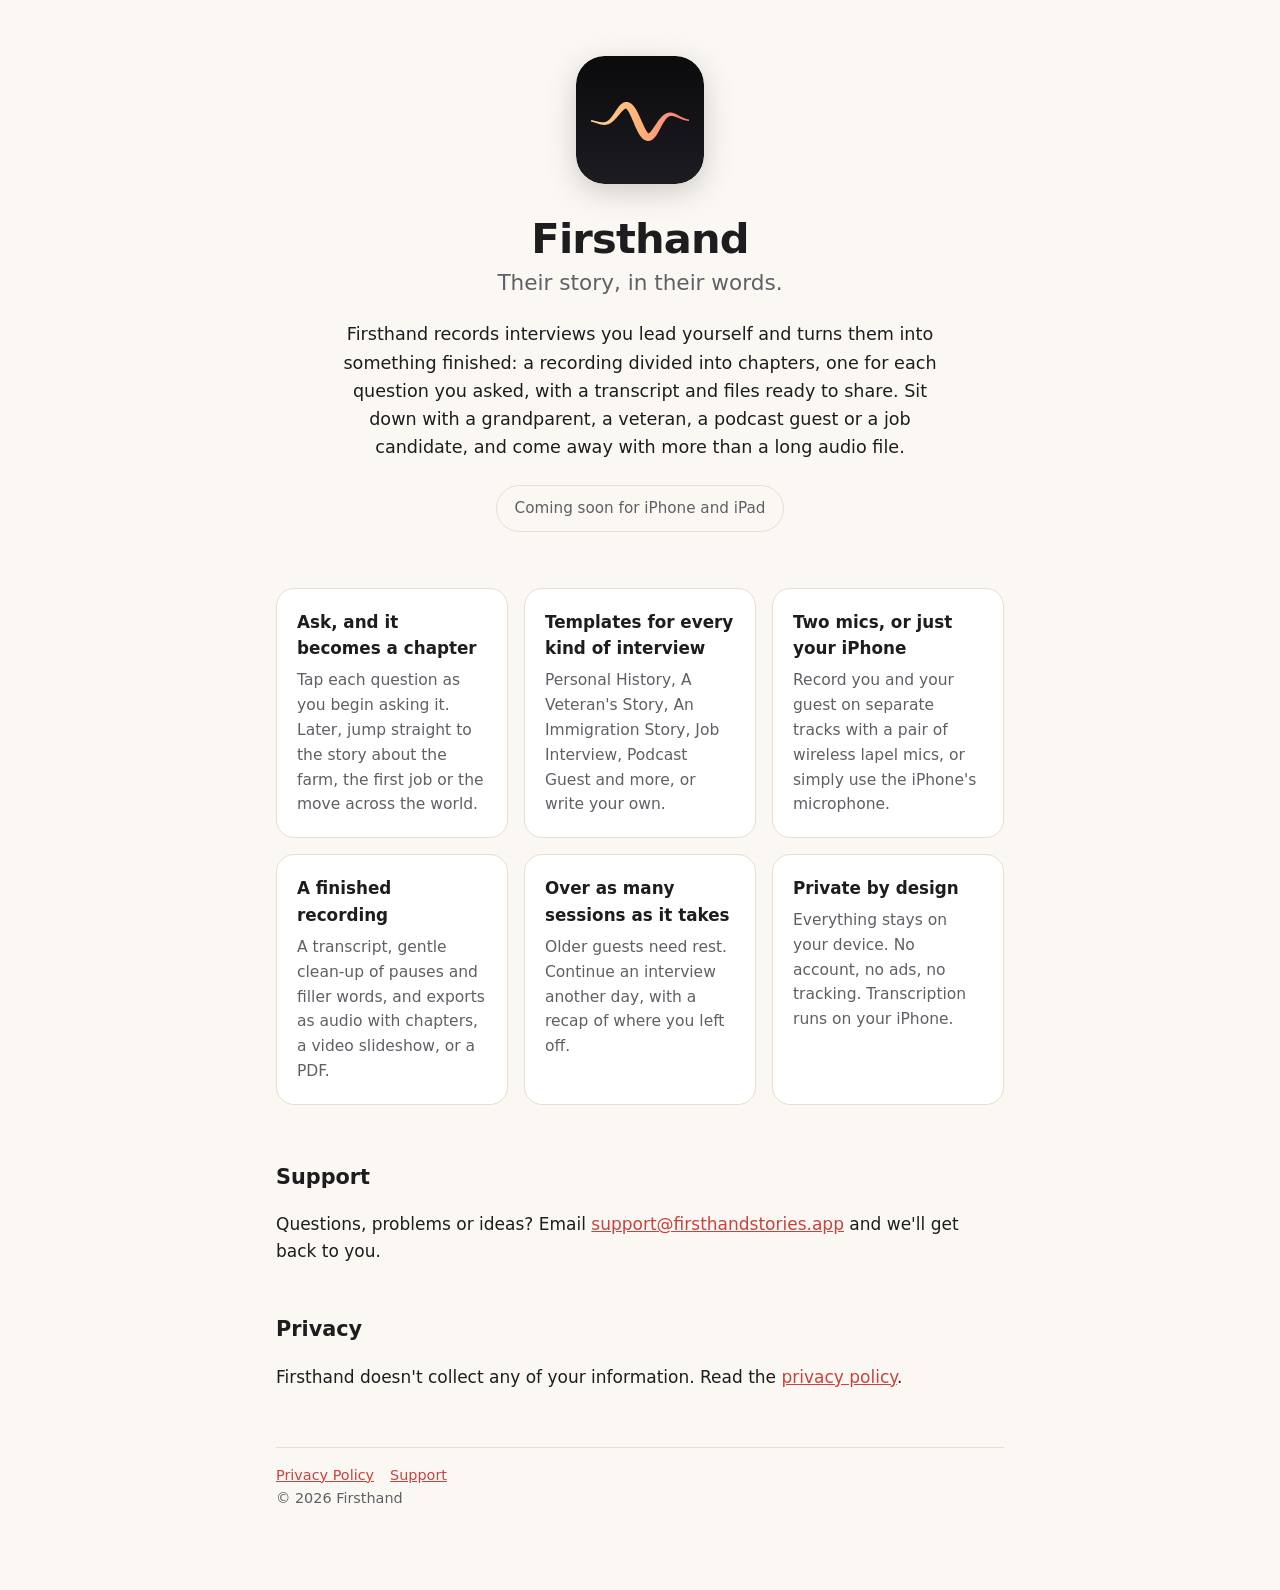
==== index.html @ e29a0a7d "Firsthand website: home page and privacy policy" ====
<!doctype html>
<html lang="en">
<head>
<meta charset="utf-8">
<meta name="viewport" content="width=device-width, initial-scale=1">
<title>Firsthand · Their story, in their words</title>
<meta name="description" content="Firsthand records interviews you lead yourself and turns them into a finished recording: chapters for each question, a transcript, and files ready to share. For iPhone and iPad.">
<link rel="icon" href="/icon.svg" type="image/svg+xml">
<style>
  :root { --bg: #fbf8f3; --fg: #1d1d1f; --muted: #5f5f66; --accent: #c8423f; --line: #e5ded3; --card: #ffffff; }
  @media (prefers-color-scheme: dark) {
    :root { --bg: #0b0b0d; --fg: #f2f2f4; --muted: #a3a3ab; --accent: #ff7462; --line: #2a2a30; --card: #16161a; }
  }
  * { box-sizing: border-box; }
  body { margin: 0; background: var(--bg); color: var(--fg);
         font: 17px/1.6 -apple-system, BlinkMacSystemFont, "Segoe UI", system-ui, sans-serif; }
  main { max-width: 760px; margin: 0 auto; padding: 56px 16px 80px; }
  .hero { text-align: center; }
  .hero img { width: 128px; height: 128px; border-radius: 28px; box-shadow: 0 8px 30px rgba(0,0,0,.18); }
  h1 { font-size: 2.6rem; line-height: 1.1; margin: 24px 0 4px; letter-spacing: -0.02em; }
  .tagline { font-size: 1.35rem; color: var(--muted); margin: 0 0 20px; }
  .lede { font-size: 1.1rem; max-width: 600px; margin: 0 auto; }
  .soon { display: inline-block; margin-top: 24px; padding: 10px 18px; border-radius: 999px;
          border: 1px solid var(--line); color: var(--muted); font-size: 0.95rem; }
  h2 { font-size: 1.3rem; margin: 0 0 6px; }
  .grid { display: grid; grid-template-columns: repeat(auto-fit, minmax(220px, 1fr)); gap: 16px; margin: 56px 0; }
  .card { background: var(--card); border: 1px solid var(--line); border-radius: 18px; padding: 20px; }
  .card h2 { font-size: 1.05rem; }
  .card p { margin: 0; color: var(--muted); font-size: 0.97rem; }
  section { margin: 48px 0; }
  a { color: var(--accent); }
  footer { margin-top: 56px; border-top: 1px solid var(--line); padding-top: 16px; font-size: 0.9rem; color: var(--muted); }
  footer a { margin-right: 16px; }
</style>
</head>
<body>
<main>
  <div class="hero">
    <img src="/icon.svg" alt="The Firsthand icon: a warm voice line on black">
    <h1>Firsthand</h1>
    <p class="tagline">Their story, in their words.</p>
    <p class="lede">Firsthand records interviews you lead yourself and turns them into something finished: a recording divided into chapters, one for each question you asked, with a transcript and files ready to share. Sit down with a grandparent, a veteran, a podcast guest or a job candidate, and come away with more than a long audio file.</p>
    <span class="soon">Coming soon for iPhone and iPad</span>
  </div>

  <div class="grid">
    <div class="card">
      <h2>Ask, and it becomes a chapter</h2>
      <p>Tap each question as you begin asking it. Later, jump straight to the story about the farm, the first job or the move across the world.</p>
    </div>
    <div class="card">
      <h2>Templates for every kind of interview</h2>
      <p>Personal History, A Veteran's Story, An Immigration Story, Job Interview, Podcast Guest and more, or write your own.</p>
    </div>
    <div class="card">
      <h2>Two mics, or just your iPhone</h2>
      <p>Record you and your guest on separate tracks with a pair of wireless lapel mics, or simply use the iPhone's microphone.</p>
    </div>
    <div class="card">
      <h2>A finished recording</h2>
      <p>A transcript, gentle clean-up of pauses and filler words, and exports as audio with chapters, a video slideshow, or a PDF.</p>
    </div>
    <div class="card">
      <h2>Over as many sessions as it takes</h2>
      <p>Older guests need rest. Continue an interview another day, with a recap of where you left off.</p>
    </div>
    <div class="card">
      <h2>Private by design</h2>
      <p>Everything stays on your device. No account, no ads, no tracking. Transcription runs on your iPhone.</p>
    </div>
  </div>

  <section>
    <h2>Support</h2>
    <p>Questions, problems or ideas? Email <a href="mailto:support@firsthandstories.app">support@firsthandstories.app</a> and we'll get back to you.</p>
  </section>

  <section>
    <h2>Privacy</h2>
    <p>Firsthand doesn't collect any of your information. Read the <a href="/privacy/">privacy policy</a>.</p>
  </section>

  <footer>
    <a href="/privacy/">Privacy Policy</a><a href="mailto:support@firsthandstories.app">Support</a>
    <div>© 2026 Firsthand</div>
  </footer>
</main>
</body>
</html>
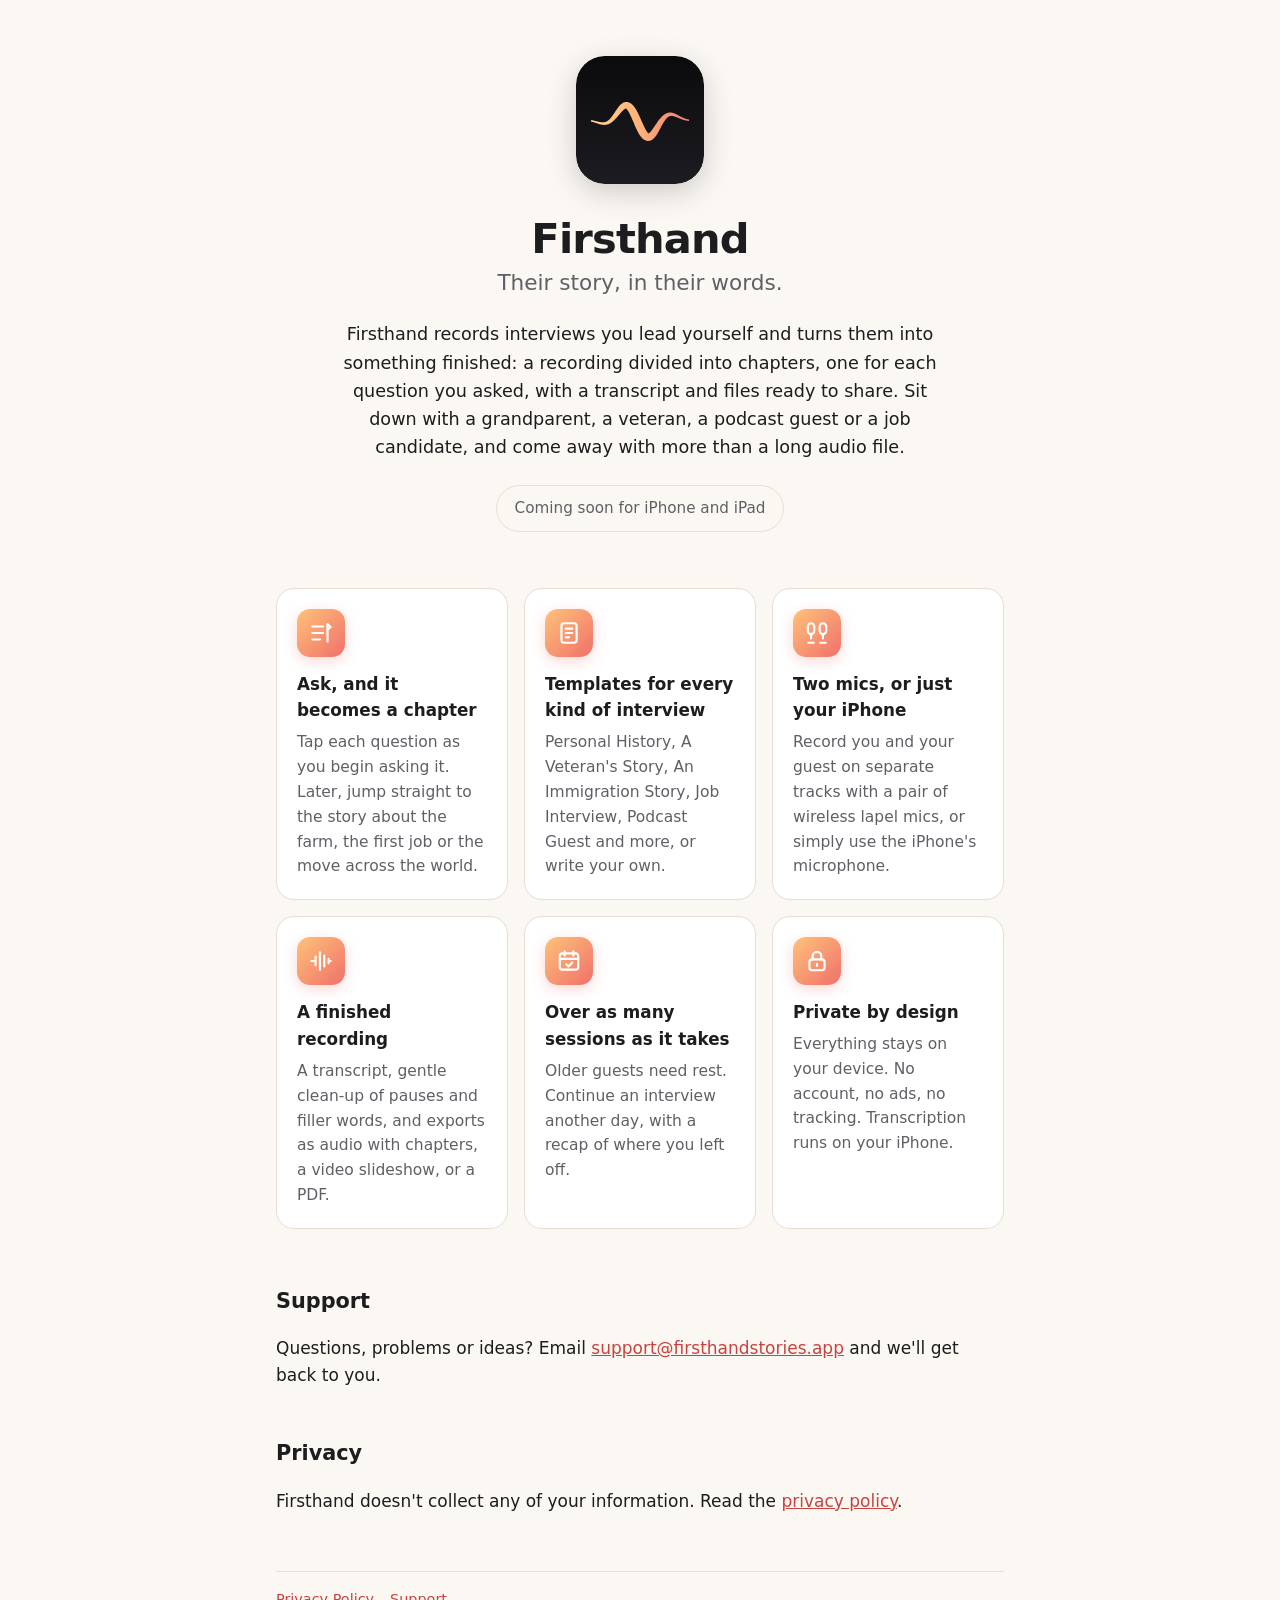
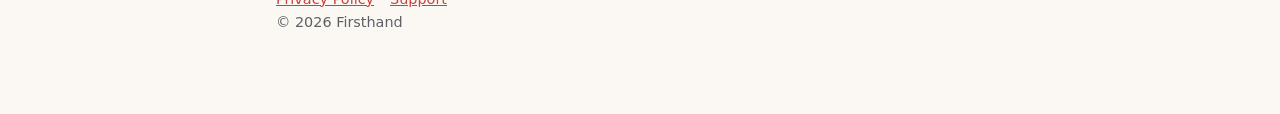
==== commit e1ca4073: "Icons on the feature cards" ====
--- a/index.html
+++ b/index.html
@@ -25,6 +25,9 @@
   h2 { font-size: 1.3rem; margin: 0 0 6px; }
   .grid { display: grid; grid-template-columns: repeat(auto-fit, minmax(220px, 1fr)); gap: 16px; margin: 56px 0; }
   .card { background: var(--card); border: 1px solid var(--line); border-radius: 18px; padding: 20px; }
+  .icon { width: 48px; height: 48px; border-radius: 13px; display: grid; place-items: center; margin-bottom: 14px;
+          background: linear-gradient(135deg, #ffc27a, #f0706a); box-shadow: 0 4px 14px rgba(240,112,106,.28); }
+  .icon svg { width: 26px; height: 26px; fill: none; stroke: #fff; stroke-width: 2; stroke-linecap: round; stroke-linejoin: round; }
   .card h2 { font-size: 1.05rem; }
   .card p { margin: 0; color: var(--muted); font-size: 0.97rem; }
   section { margin: 48px 0; }
@@ -45,26 +48,32 @@
 
   <div class="grid">
     <div class="card">
+      <div class="icon" aria-hidden="true"><svg viewBox="0 0 24 24"><path d="M4 6h10M4 12h10M4 18h7"/><path d="M18 4v16"/><path d="M18 4l3 2.5-3 2.5"/></svg></div>
       <h2>Ask, and it becomes a chapter</h2>
       <p>Tap each question as you begin asking it. Later, jump straight to the story about the farm, the first job or the move across the world.</p>
     </div>
     <div class="card">
+      <div class="icon" aria-hidden="true"><svg viewBox="0 0 24 24"><rect x="5" y="3" width="14" height="18" rx="2.5"/><path d="M9 8h6M9 12h6M9 16h3"/></svg></div>
       <h2>Templates for every kind of interview</h2>
       <p>Personal History, A Veteran's Story, An Immigration Story, Job Interview, Podcast Guest and more, or write your own.</p>
     </div>
     <div class="card">
+      <div class="icon" aria-hidden="true"><svg viewBox="0 0 24 24"><rect x="3.5" y="3" width="6" height="10" rx="3"/><rect x="14.5" y="3" width="6" height="10" rx="3"/><path d="M6.5 13v4M17.5 13v4M4 21h5M15 21h5"/></svg></div>
       <h2>Two mics, or just your iPhone</h2>
       <p>Record you and your guest on separate tracks with a pair of wireless lapel mics, or simply use the iPhone's microphone.</p>
     </div>
     <div class="card">
+      <div class="icon" aria-hidden="true"><svg viewBox="0 0 24 24"><path d="M3 12h2M7 8v8M11 4v16M15 7v10M19 10v4M21 12h0"/></svg></div>
       <h2>A finished recording</h2>
       <p>A transcript, gentle clean-up of pauses and filler words, and exports as audio with chapters, a video slideshow, or a PDF.</p>
     </div>
     <div class="card">
+      <div class="icon" aria-hidden="true"><svg viewBox="0 0 24 24"><rect x="3.5" y="5" width="17" height="15" rx="2.5"/><path d="M3.5 10h17M8 3v4M16 3v4"/><path d="M9.5 15l2 2 3.5-3.5"/></svg></div>
       <h2>Over as many sessions as it takes</h2>
       <p>Older guests need rest. Continue an interview another day, with a recap of where you left off.</p>
     </div>
     <div class="card">
+      <div class="icon" aria-hidden="true"><svg viewBox="0 0 24 24"><rect x="5" y="10.5" width="14" height="10" rx="2.5"/><path d="M8 10.5V7.5a4 4 0 0 1 8 0v3"/><path d="M12 14.5v2"/></svg></div>
       <h2>Private by design</h2>
       <p>Everything stays on your device. No account, no ads, no tracking. Transcription runs on your iPhone.</p>
     </div>
